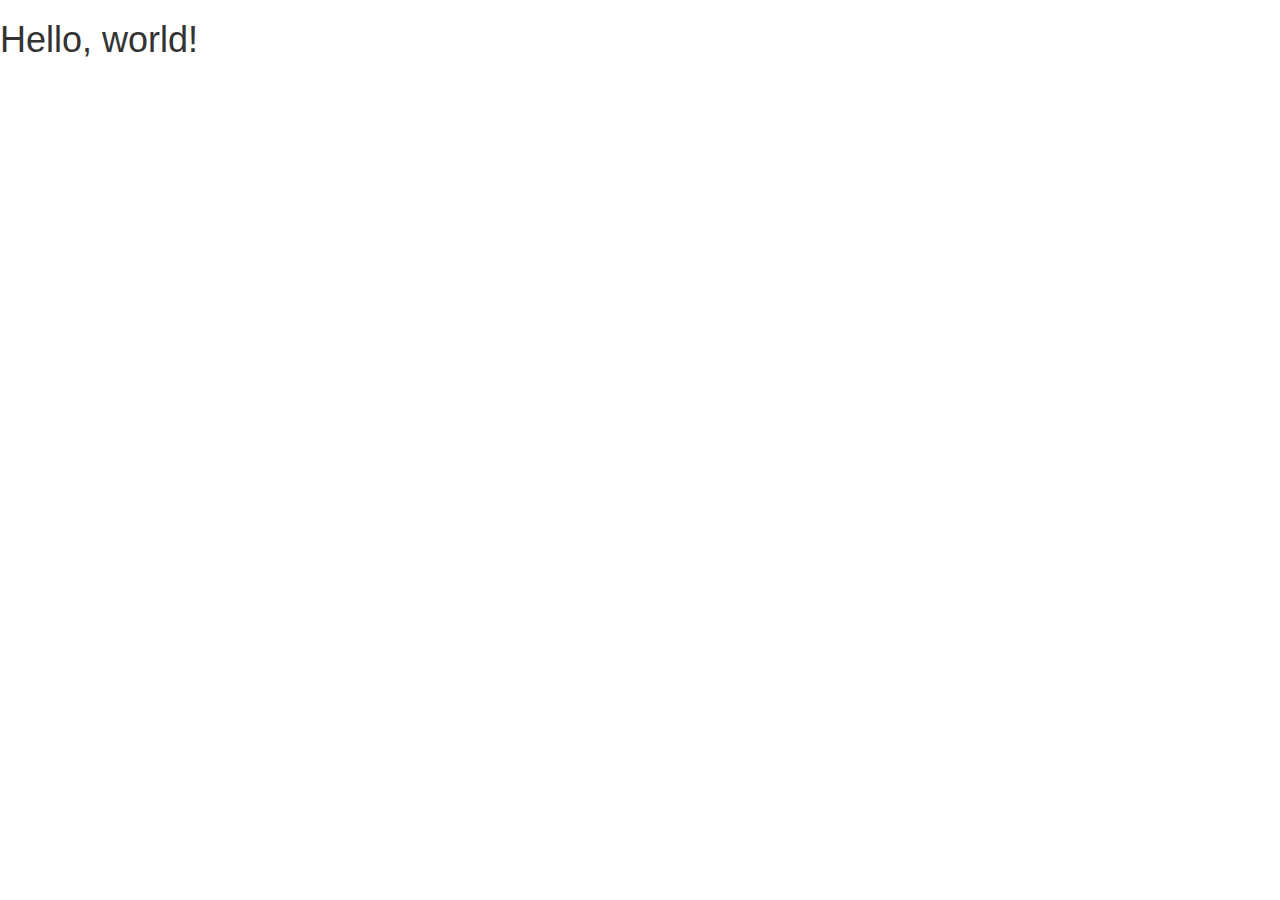
==== index.html @ f67a5269 "first commit" ====
<!DOCTYPE html>
<html lang="ja">
  <head>
    <meta charset="utf-8">
    <meta http-equiv="X-UA-Compatible" content="IE=edge">
    <meta name="viewport" content="width=device-width, initial-scale=1">
    <title>Bootstrap Sample</title>
    <!-- BootstrapのCSS読み込み -->
    <link rel="stylesheet" href="//maxcdn.bootstrapcdn.com/bootstrap/3.3.5/css/bootstrap.min.css">
    <!-- jQuery読み込み -->
    <script src="//ajax.googleapis.com/ajax/libs/jquery/1.11.3/jquery.min.js"></script>
    <!-- BootstrapのJS読み込み -->
    <script src="//maxcdn.bootstrapcdn.com/bootstrap/3.3.5/js/bootstrap.min.js"></script>
  </head>
  <body>
    <h1>Hello, world!</h1>
  </body>
</html>
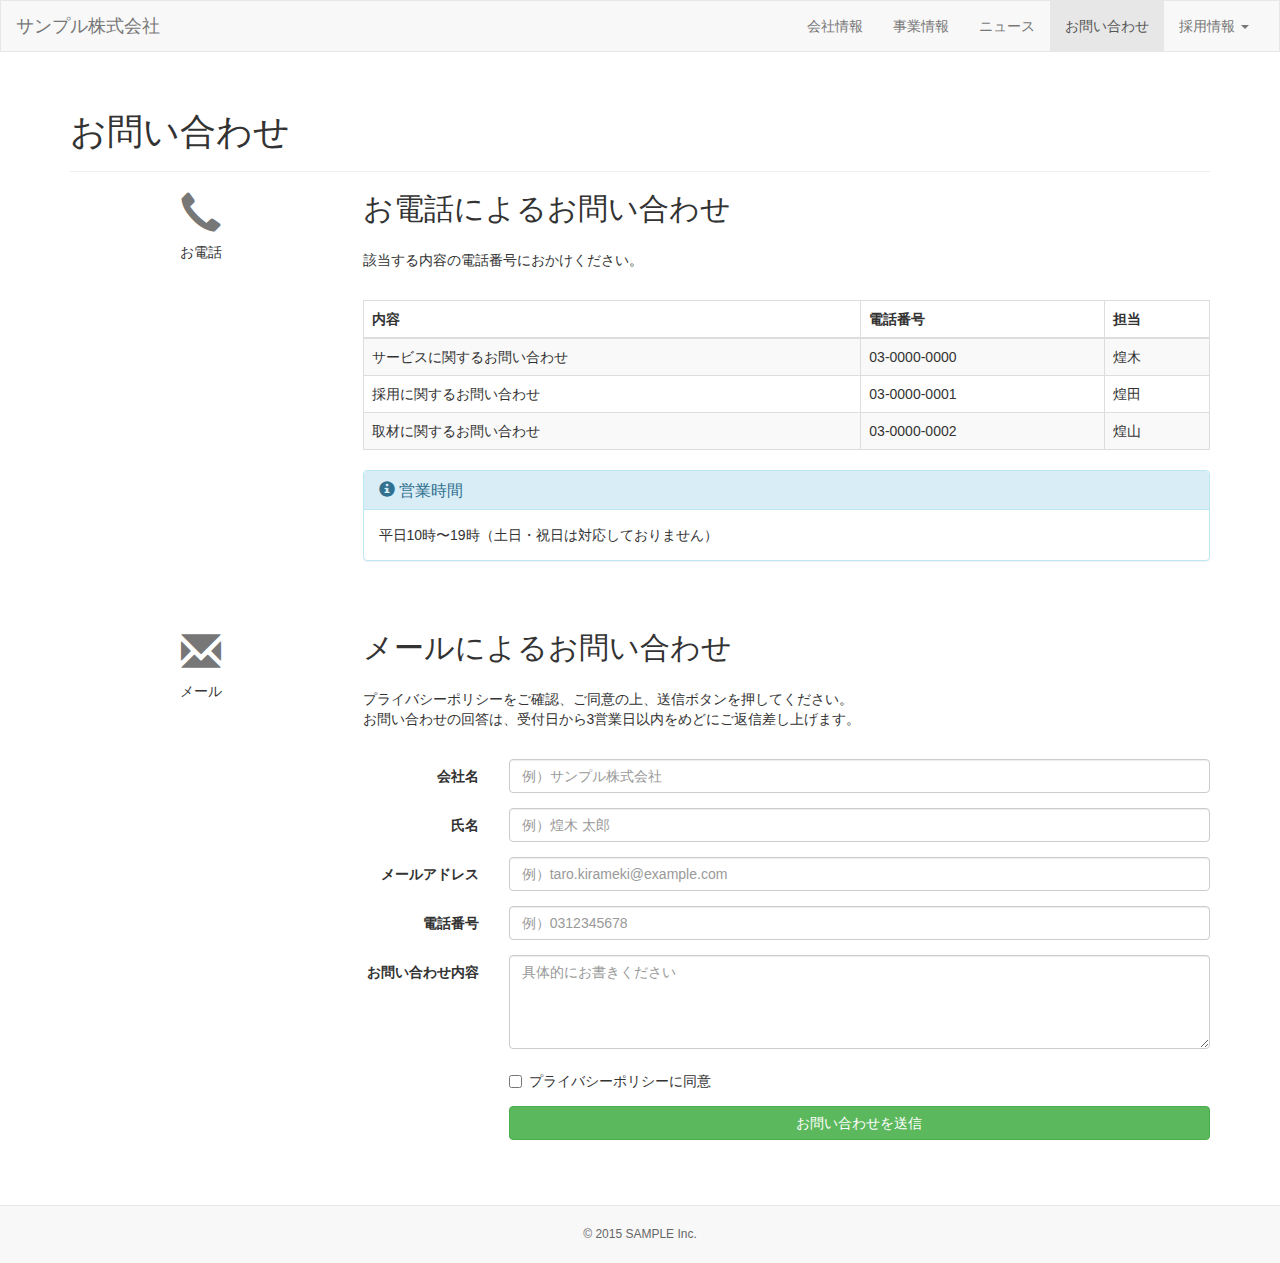
==== commit 4a7a6ebe: "first commit" ====
--- a/index.html
+++ b/index.html
@@ -4,15 +4,225 @@
     <meta charset="utf-8">
     <meta http-equiv="X-UA-Compatible" content="IE=edge">
     <meta name="viewport" content="width=device-width, initial-scale=1">
-    <title>Bootstrap Sample</title>
+    <title>お問い合わせ | サンプル株式会社</title>
     <!-- BootstrapのCSS読み込み -->
     <link rel="stylesheet" href="//maxcdn.bootstrapcdn.com/bootstrap/3.3.5/css/bootstrap.min.css">
     <!-- jQuery読み込み -->
     <script src="//ajax.googleapis.com/ajax/libs/jquery/1.11.3/jquery.min.js"></script>
     <!-- BootstrapのJS読み込み -->
     <script src="//maxcdn.bootstrapcdn.com/bootstrap/3.3.5/js/bootstrap.min.js"></script>
+    <style>
+      body {
+        font-size: 14px;
+      }
+      
+      .navbar {
+        border-radius: 0; 
+      }
+      
+      .row {
+        margin-bottom: 50px;
+      }
+      
+      .icon {
+        text-align: center;
+      }
+      
+      .icon .glyphicon {
+        margin-bottom: 10px;
+        font-size: 40px;
+        color: #777;
+      }
+      
+      .content h2 {
+        margin-top: 0;
+        padding-bottom: 15px;
+      }
+      .content p {
+        margin-bottom: 30px;
+      }
+      
+      footer {
+        border-top: 1px solid#e7e7e7;
+        background-color: #f8f8f8;
+        text-align: center;
+      }
+      
+      .copyright {
+        padding: 20px 0;
+        font-size: 12px;
+        color: #666;
+      }
+      
+      @media (max-width: 768px) {
+        body {
+          font-size: 12px;
+        }
+        h1 {
+          font-size: 30px;
+        }
+        h2 {
+          font-size: 24px;
+        }
+        .panel-title {
+          font-size: 14px;
+        }
+      }
+
+    </style>
   </head>
   <body>
-    <h1>Hello, world!</h1>
+    <header>
+      <nav class="navbar navbar-default">
+        <div class="container-fluid">
+          <div class="navbar-header">
+            <button type="button" class="navbar-toggle collapsed" data-toggle="collapse" data-target="#site-menu">
+              <span class="sr-only">Toggle navigation</span>
+              <span class="icon-bar"></span>
+              <span class="icon-bar"></span>
+              <span class="icon-bar"></span>
+            </button>
+            <a class="navbar-brand" href="#">サンプル株式会社</a>
+          </div>
+          <div class="collapse navbar-collapse" id="site-menu">
+            <ul class="nav navbar-nav navbar-right">
+              <li><a href="#">会社情報</a></li>
+              <li><a href="#">事業情報</a></li>
+              <li><a href="#">ニュース</a></li>
+              <li class="active"><a href="#">お問い合わせ</a></li>
+              <li class="dropdown">
+                <a href="#" class="dropdown-toggle" data-toggle="dropdown" role="button" aria-expanded="false">
+                  採用情報
+                  <span class="caret"></span>
+                </a>
+                <ul class="dropdown-menu" role="menu">
+                  <li><a href="#">新卒採用</a></li>
+                  <li><a href="#">キャリア採用</a></li>
+                </ul>
+              </li>
+            </ul>
+          </div>
+        </div>
+      </nav>
+    </header>
+    <div class="container">
+      <div class="page-header">
+        <h1>お問い合わせ</h1>
+      </div>
+        <div class="row">
+        <div class="icon col-sm-3 hidden-xs">
+          <span class="glyphicon glyphicon-earphone" aria-hidden="true"></span>
+          <div class="icon-caption">お電話</div>
+        </div>
+        <div class="content col-sm-9">
+          <h2>お電話によるお問い合わせ</h2>
+          <p>
+            該当する内容の電話番号におかけください。
+          </p>
+          <div class="table-responsive">
+            <table class="table table-striped table-bordered">
+              <thead>
+                <tr>
+                  <th>内容</th>
+                  <th>電話番号</th>
+                  <th>担当</th>
+                </tr>
+              </thead>
+              <tbody>
+                <tr>
+                  <td>サービスに関するお問い合わせ</td>
+                  <td>03-0000-0000</td>
+                  <td>煌木</td>
+                </tr>
+                <tr>
+                  <td>採用に関するお問い合わせ</td>
+                  <td>03-0000-0001</td>
+                  <td>煌田</td>
+                </tr>
+                <tr>
+                  <td>取材に関するお問い合わせ</td>
+                  <td>03-0000-0002</td>
+                  <td>煌山</td>
+                </tr>
+              </tbody>
+            </table>
+          </div>
+          <div class="panel panel-info">
+            <div class="panel-heading">
+              <h3 class="panel-title" id="panel-title">
+                <span class="glyphicon glyphicon-info-sign" aria-hidden="true"></span> 
+                営業時間
+              </h3>
+            </div>
+            <div class="panel-body">
+              平日10時〜19時（土日・祝日は対応しておりません）
+            </div>
+          </div>
+        </div>
+      </div>
+      
+      <div class="row">
+        <div class="icon col-sm-3 hidden-xs">
+          <span class="glyphicon glyphicon-envelope" aria-hidden="true"></span>
+          <div class="icon-caption">メール</div>
+        </div>
+        <div class="content col-sm-9">
+          <h2>メールによるお問い合わせ</h2>
+          <p>
+            プライバシーポリシーをご確認、ご同意の上、送信ボタンを押してください。<br>
+            お問い合わせの回答は、受付日から3営業日以内をめどにご返信差し上げます。
+          </p>
+          <form class="form-horizontal">
+            <div class="form-group">
+              <label for="inputCompany" class="col-md-2 control-label">会社名</label>
+              <div class="col-md-10">
+                <input type="text" class="form-control" id="inputCompany" placeholder="例）サンプル株式会社">
+              </div>
+            </div>
+              <div class="form-group">
+              <label for="inputName" class="col-md-2 control-label">氏名</label>
+              <div class="col-md-10">
+                <input type="text" class="form-control" id="inputName" placeholder="例）煌木 太郎">
+              </div>
+            </div>
+            <div class="form-group">
+              <label for="inputEmail" class="col-md-2 control-label">メールアドレス</label>
+              <div class="col-md-10">
+                <input type="email" class="form-control" id="inputEmail" placeholder="例）taro.kirameki@example.com">
+              </div>
+            </div>
+            <div class="form-group">
+              <label for="inputTel" class="col-md-2 control-label">電話番号</label>
+              <div class="col-md-10">
+                <input type="tel" class="form-control" id="inputTel" placeholder="例）0312345678">
+              </div>
+            </div>
+            <div class="form-group">
+              <label for="inputContent" class="col-md-2 control-label">お問い合わせ内容</label>
+              <div class="col-md-10">
+                <textarea class="form-control" id="inputContent" rows="4" placeholder="具体的にお書きください"></textarea>
+              </div>
+            </div>
+            <div class="form-group">
+              <div class="col-md-offset-2 col-md-10">
+                <div class="checkbox">
+                  <label>
+                    <input type="checkbox">プライバシーポリシーに同意
+                  </label>
+                </div>
+              </div>
+            </div>
+            <div class="form-group">
+              <div class="col-sm-offset-2 col-sm-10">
+                <button type="submit" class="btn btn-default btn-success btn-block">お問い合わせを送信</button>
+              </div>
+            </div>
+          </form>
+        </div>
+      </div>
+    </div>
+    <footer>
+      <div class="copyright">© 2015 SAMPLE Inc.</div>
+    </footer>
   </body>
 </html>